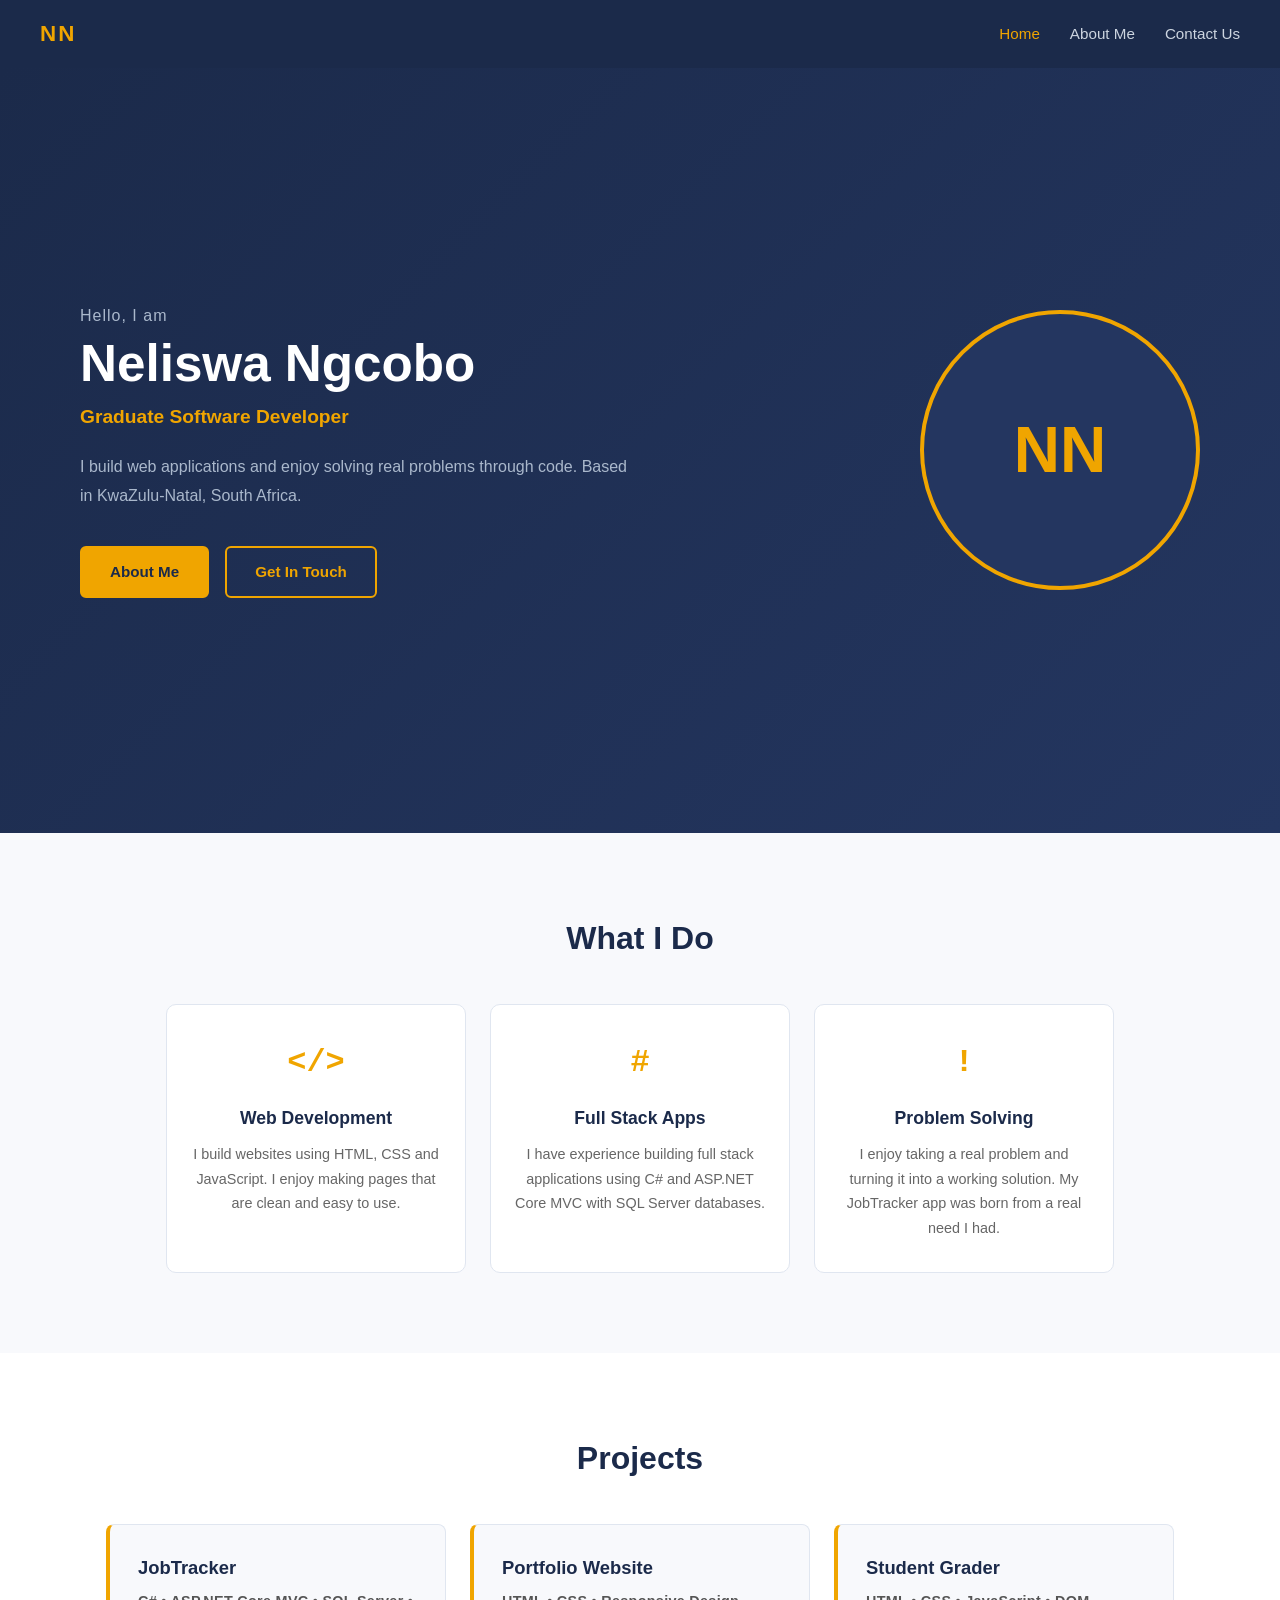
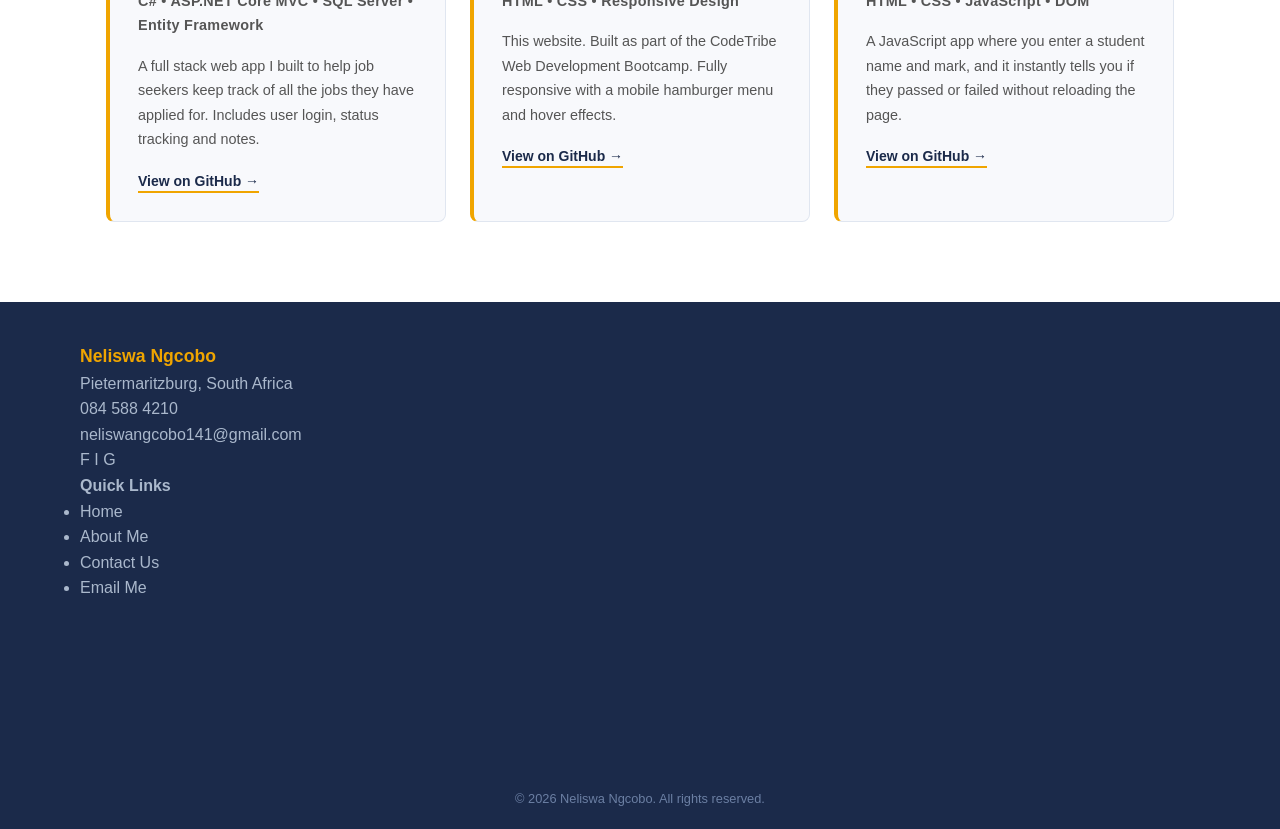
==== index.html @ 519e55d5 "Javascript Bootcamp Task 1" ====
<!DOCTYPE html>
<html lang="en">
<head>
    <meta charset="UTF-8">
    <meta name="viewport" content="width=device-width, initial-scale=1.0">
    <title>Neliswa Ngcobo | Portfolio</title>
    <link rel="stylesheet" href="style.css">
</head>
<body>

    <!-- NAVIGATION -->
    <nav class="navbar">
        <div class="nav-logo">NN</div>
        <input type="checkbox" id="nav-toggle" class="nav-toggle">
        <label for="nav-toggle" class="hamburger">
            <span></span>
            <span></span>
            <span></span>
        </label>
        <ul class="nav-links">
            <li><a href="index.html" class="active">Home</a></li>
            <li><a href="about.html">About Me</a></li>
            <li><a href="contact.html">Contact Us</a></li>
        </ul>
    </nav>

    <!-- HERO -->
    <section class="hero">
        <div class="hero-content">
            <p class="greeting">Hello, I am</p>
            <h1 class="hero-name">Neliswa Ngcobo</h1>
            <p class="hero-role">Graduate Software Developer</p>
            <p class="hero-desc">
                I build web applications and enjoy solving real problems through code.
                Based in KwaZulu-Natal, South Africa.
            </p>
            <div class="hero-buttons">
                <a href="about.html" class="btn btn-primary">About Me</a>
                <a href="contact.html" class="btn btn-outline">Get In Touch</a>
            </div>
        </div>
        <div class="hero-image">
            <div class="image-circle">
                <img src="photo.jpg" alt="Neliswa Ngcobo" onerror="this.style.display='none'; this.parentElement.querySelector('.photo-placeholder').style.display='flex'">
                <div class="photo-placeholder">NN</div>
            </div>
        </div>
    </section>

    <!-- WHAT I DO -->
    <section class="what-i-do">
        <h2 class="section-heading">What I Do</h2>
        <div class="cards">
            <div class="card">
                <div class="card-icon">&lt;/&gt;</div>
                <h3>Web Development</h3>
                <p>I build websites using HTML, CSS and JavaScript. I enjoy making pages that are clean and easy to use.</p>
            </div>
            <div class="card">
                <div class="card-icon">#</div>
                <h3>Full Stack Apps</h3>
                <p>I have experience building full stack applications using C# and ASP.NET Core MVC with SQL Server databases.</p>
            </div>
            <div class="card">
                <div class="card-icon">!</div>
                <h3>Problem Solving</h3>
                <p>I enjoy taking a real problem and turning it into a working solution. My JobTracker app was born from a real need I had.</p>
            </div>
        </div>
    </section>

    <!-- PROJECTS -->
    <section class="projects">
        <h2 class="section-heading">Projects</h2>
        <div class="project-cards">
            <div class="project-card">
                <h3>JobTracker</h3>
                <p class="project-tech">C# &bull; ASP.NET Core MVC &bull; SQL Server &bull; Entity Framework</p>
                <p>A full stack web app I built to help job seekers keep track of all the jobs they have applied for. Includes user login, status tracking and notes.</p>
                <a href="https://github.com/Neliswa084/JobTracker" target="_blank" class="project-link">View on GitHub &rarr;</a>
            </div>
            <div class="project-card">
                <h3>Portfolio Website</h3>
                <p class="project-tech">HTML &bull; CSS &bull; Responsive Design</p>
                <p>This website. Built as part of the CodeTribe Web Development Bootcamp. Fully responsive with a mobile hamburger menu and hover effects.</p>
                <a href="https://github.com/Neliswa084" target="_blank" class="project-link">View on GitHub &rarr;</a>
            </div>
            <div class="project-card">
                <h3>Student Grader</h3>
                <p class="project-tech">HTML &bull; CSS &bull; JavaScript &bull; DOM</p>
                <p>A JavaScript app where you enter a student name and mark, and it instantly tells you if they passed or failed without reloading the page.</p>
                <a href="https://github.com/Neliswa084" target="_blank" class="project-link">View on GitHub &rarr;</a>
            </div>
        </div>
    </section>

    <!-- FOOTER -->
    <footer class="footer">
        <div class="footer-grid">
            <div class="footer-col">
                <p class="footer-name">Neliswa Ngcobo</p>
                <p class="footer-address">Pietermaritzburg, South Africa</p>
                <p class="footer-phone">084 588 4210</p>
                <p class="footer-email">neliswangcobo141@gmail.com</p>
                <div class="social-icons">
                    <a href="https://www.facebook.com/neliswa.ngcobo" target="_blank" class="social-icon" title="Facebook">F</a>
                    <a href="https://www.instagram.com/neliswa_ngcobo_141" target="_blank" class="social-icon" title="Instagram">I</a>
                    <a href="https://github.com/Neliswa084" target="_blank" class="social-icon" title="GitHub">G</a>
                </div>
            </div>
            <div class="footer-col">
                <h4 class="footer-heading">Quick Links</h4>
                <ul class="footer-links">
                    <li><a href="index.html">Home</a></li>
                    <li><a href="about.html">About Me</a></li>
                    <li><a href="contact.html">Contact Us</a></li>
                    <li><a href="mailto:neliswangcobo141@gmail.com">Email Me</a></li>
                </ul>
            </div>
            <div class="footer-col">
                <iframe
                    src="https://www.google.com/maps?q=Pietermaritzburg,+KwaZulu-Natal,+South+Africa&output=embed"
                    width="100%"
                    height="180"
                    style="border:0; border-radius:6px;"
                    allowfullscreen=""
                    loading="lazy"
                    title="Pietermaritzburg Map">
                </iframe>
            </div>
        </div>
        <p class="footer-copy">&copy; 2026 Neliswa Ngcobo. All rights reserved.</p>
    </footer>

</body>
</html>
---- style.css ----
/* =========================================
   NELISWA NGCOBO - PORTFOLIO STYLESHEET
   ========================================= */

/* --- Reset and base --- */
* {
    margin: 0;
    padding: 0;
    box-sizing: border-box;
}

html {
    scroll-behavior: smooth;
}

body {
    font-family: 'Segoe UI', Tahoma, Geneva, Verdana, sans-serif;
    color: #333;
    background-color: #ffffff;
    line-height: 1.6;
}

a {
    text-decoration: none;
    color: inherit;
}

/* =========================================
   NAVIGATION
   ========================================= */

.navbar {
    display: flex;
    align-items: center;
    justify-content: space-between;
    padding: 16px 40px;
    background-color: #1b2a4a;
    position: sticky;
    top: 0;
    z-index: 100;
}

.nav-logo {
    font-size: 1.4rem;
    font-weight: 700;
    color: #f0a500;
    letter-spacing: 2px;
}

.nav-links {
    list-style: none;
    display: flex;
    gap: 30px;
}

.nav-links a {
    color: #cdd5e0;
    font-size: 0.95rem;
    transition: color 0.2s;
}

.nav-links a:hover,
.nav-links a.active {
    color: #f0a500;
}

/* --- Hamburger menu (mobile) --- */
.nav-toggle {
    display: none;
}

.hamburger {
    display: none;
    flex-direction: column;
    cursor: pointer;
    gap: 5px;
}

.hamburger span {
    display: block;
    width: 25px;
    height: 2px;
    background-color: #cdd5e0;
    transition: all 0.3s;
}

/* =========================================
   BUTTONS
   ========================================= */

.btn {
    display: inline-block;
    padding: 12px 28px;
    border-radius: 6px;
    font-size: 0.95rem;
    font-weight: 600;
    cursor: pointer;
    transition: all 0.2s ease;
}

.btn-primary {
    background-color: #f0a500;
    color: #1b2a4a;
    border: 2px solid #f0a500;
}

.btn-primary:hover {
    background-color: #d4920a;
    border-color: #d4920a;
}

.btn-outline {
    background-color: transparent;
    color: #f0a500;
    border: 2px solid #f0a500;
}

.btn-outline:hover {
    background-color: #f0a500;
    color: #1b2a4a;
}

.full-width {
    width: 100%;
    text-align: center;
}

/* =========================================
   HERO SECTION
   ========================================= */

.hero {
    display: flex;
    align-items: center;
    justify-content: space-between;
    padding: 80px 80px;
    background: linear-gradient(135deg, #1b2a4a 0%, #243660 100%);
    color: white;
    min-height: 85vh;
    gap: 40px;
}

.hero-content {
    flex: 1;
    max-width: 560px;
}

.greeting {
    font-size: 1rem;
    color: #aab8cc;
    letter-spacing: 1px;
    margin-bottom: 8px;
}

.hero-name {
    font-size: 3.2rem;
    font-weight: 700;
    color: #ffffff;
    line-height: 1.1;
    margin-bottom: 10px;
}

.hero-role {
    font-size: 1.2rem;
    color: #f0a500;
    font-weight: 600;
    margin-bottom: 20px;
}

.hero-desc {
    font-size: 1rem;
    color: #aab8cc;
    margin-bottom: 35px;
    line-height: 1.8;
}

.hero-buttons {
    display: flex;
    gap: 16px;
    flex-wrap: wrap;
}

/* Hero image circle */
.hero-image {
    flex-shrink: 0;
}

.image-circle {
    width: 280px;
    height: 280px;
    border-radius: 50%;
    border: 4px solid #f0a500;
    overflow: hidden;
    display: flex;
    align-items: center;
    justify-content: center;
    background-color: #243660;
    position: relative;
}

.image-circle img {
    width: 100%;
    height: 100%;
    object-fit: cover;
}

.photo-placeholder {
    font-size: 4rem;
    font-weight: 700;
    color: #f0a500;
    display: flex;
    align-items: center;
    justify-content: center;
    width: 100%;
    height: 100%;
}

.image-circle.large {
    width: 320px;
    height: 320px;
}

/* =========================================
   WHAT I DO SECTION
   ========================================= */

.what-i-do {
    padding: 80px 80px;
    background-color: #f8f9fc;
}

.section-heading {
    font-size: 2rem;
    font-weight: 700;
    color: #1b2a4a;
    margin-bottom: 40px;
    text-align: center;
}

.cards {
    display: flex;
    gap: 24px;
    flex-wrap: wrap;
    justify-content: center;
}

.card {
    background-color: #ffffff;
    border: 1px solid #e0e6f0;
    border-radius: 10px;
    padding: 32px 24px;
    flex: 1;
    min-width: 220px;
    max-width: 300px;
    text-align: center;
    transition: transform 0.2s, box-shadow 0.2s;
}

.card:hover {
    transform: translateY(-5px);
    box-shadow: 0 10px 30px rgba(27, 42, 74, 0.1);
}

.card-icon {
    font-size: 2rem;
    font-weight: 900;
    color: #f0a500;
    margin-bottom: 16px;
    font-family: monospace;
}

.card h3 {
    font-size: 1.1rem;
    color: #1b2a4a;
    margin-bottom: 10px;
}

.card p {
    font-size: 0.9rem;
    color: #666;
    line-height: 1.7;
}

/* =========================================
   PROJECTS SECTION
   ========================================= */

.projects {
    padding: 80px 80px;
    background-color: #ffffff;
}

.project-cards {
    display: flex;
    gap: 24px;
    flex-wrap: wrap;
    justify-content: center;
}

.project-card {
    background-color: #f8f9fc;
    border: 1px solid #e0e6f0;
    border-left: 4px solid #f0a500;
    border-radius: 8px;
    padding: 28px;
    flex: 1;
    min-width: 260px;
    max-width: 340px;
    transition: box-shadow 0.2s;
}

.project-card:hover {
    box-shadow: 0 6px 20px rgba(27, 42, 74, 0.1);
}

.project-card h3 {
    font-size: 1.15rem;
    color: #1b2a4a;
    margin-bottom: 6px;
}

.project-tech {
    font-size: 0.78rem;
    color: #f0a500;
    font-weight: 600;
    margin-bottom: 12px;
    letter-spacing: 0.3px;
}

.project-card p {
    font-size: 0.9rem;
    color: #555;
    line-height: 1.7;
    margin-bottom: 16px;
}

.project-link {
    color: #1b2a4a;
    font-size: 0.875rem;
    font-weight: 600;
    border-bottom: 2px solid #f0a500;
    padding-bottom: 2px;
    transition: color 0.2s;
}

.project-link:hover {
    color: #f0a500;
}

/* =========================================
   PAGE HEADER (About + Contact pages)
   ========================================= */

.page-header {
    background: linear-gradient(135deg, #1b2a4a 0%, #243660 100%);
    color: white;
    text-align: center;
    padding: 60px 40px;
}

.page-header h1 {
    font-size: 2.5rem;
    font-weight: 700;
    margin-bottom: 10px;
}

.page-header p {
    color: #aab8cc;
    font-size: 1rem;
}

/* =========================================
   ABOUT PAGE
   ========================================= */

.about-section {
    padding: 80px 80px;
}

.about-grid {
    display: flex;
    gap: 60px;
    align-items: flex-start;
    flex-wrap: wrap;
}

.about-text h2 {
    font-size: 1.8rem;
    color: #1b2a4a;
    margin-bottom: 20px;
}

.about-text p {
    color: #555;
    line-height: 1.9;
    margin-bottom: 16px;
}

/* Skills Section */
.skills-section {
    padding: 60px 80px;
    background-color: #f8f9fc;
}

.skills-grid {
    display: flex;
    gap: 40px;
    flex-wrap: wrap;
    justify-content: center;
}

.skill-group {
    flex: 1;
    min-width: 200px;
    max-width: 280px;
}

.skill-group h4 {
    font-size: 1rem;
    color: #f0a500;
    font-weight: 700;
    margin-bottom: 14px;
    border-bottom: 2px solid #e0e6f0;
    padding-bottom: 8px;
}

.skill-list {
    list-style: none;
    padding: 0;
}

.skill-list li {
    font-size: 0.9rem;
    color: #555;
    padding: 6px 0;
    border-bottom: 1px solid #f0f2f7;
}

.skill-list li::before {
    content: "→ ";
    color: #f0a500;
    font-weight: 700;
}

/* Looking for section */
.looking-for {
    padding: 60px 80px;
    background-color: #1b2a4a;
}

.looking-content {
    max-width: 700px;
    margin: 0 auto;
    text-align: center;
}

.looking-content h2 {
    font-size: 1.8rem;
    color: #f0a500;
    margin-bottom: 20px;
}

.looking-content p {
    color: #aab8cc;
    line-height: 1.9;
    font-size: 1rem;
}

/* =========================================
   CONTACT PAGE
   ========================================= */

.contact-section {
    padding: 80px 80px;
}

.contact-grid {
    display: flex;
    gap: 60px;
    flex-wrap: wrap;
}

.contact-info {
    flex: 1;
    min-width: 250px;
}

.contact-info h3 {
    font-size: 1.4rem;
    color: #1b2a4a;
    margin-bottom: 16px;
}

.contact-info > p {
    color: #666;
    line-height: 1.8;
    margin-bottom: 30px;
}

.contact-item {
    margin-bottom: 20px;
}

.contact-item strong {
    display: block;
    font-size: 0.8rem;
    color: #f0a500;
    text-transform: uppercase;
    letter-spacing: 1px;
    margin-bottom: 4px;
}

.contact-item a,
.contact-item span {
    color: #333;
    font-size: 0.95rem;
}

.contact-item a:hover {
    color: #f0a500;
}

/* Contact form */
.contact-form-wrapper {
    flex: 1;
    min-width: 280px;
}

.contact-form {
    background-color: #f8f9fc;
    padding: 36px;
    border-radius: 10px;
    border: 1px solid #e0e6f0;
}

.form-group {
    margin-bottom: 20px;
}

.form-group label {
    display: block;
    font-size: 0.875rem;
    font-weight: 600;
    color: #1b2a4a;
    margin-bottom: 6px;
}

.form-group input,
.form-group textarea {
    width: 100%;
    padding: 10px 14px;
    border: 1px solid #d0d8e8;
    border-radius: 6px;
    font-size: 0.9rem;
    font-family: inherit;
    color: #333;
    transition: border-color 0.2s;
}

.form-group input:focus,
.form-group textarea:focus {
    outline: none;
    border-color: #f0a500;
}

.form-success {
    text-align: center;
    color: #2e7d32;
    font-weight: 600;
    margin-top: 14px;
    padding: 10px;
    background-color: #e8f5e9;
    border-radius: 6px;
}

/* =========================================
   FOOTER
   ========================================= */

.footer {
    background-color: #1b2a4a;
    color: #aab8cc;
    padding: 40px 80px 20px;
}

.footer-top {
    display: flex;
    justify-content: space-between;
    align-items: center;
    flex-wrap: wrap;
    gap: 20px;
    margin-bottom: 24px;
    padding-bottom: 24px;
    border-bottom: 1px solid #2d4170;
}

.footer-name {
    font-size: 1.1rem;
    font-weight: 700;
    color: #f0a500;
}

.social-links {
    display: flex;
    gap: 20px;
}

.social-links a {
    color: #aab8cc;
    font-size: 0.9rem;
    transition: color 0.2s;
}

.social-links a:hover {
    color: #f0a500;
}

.footer-copy {
    text-align: center;
    font-size: 0.8rem;
    color: #6b7fa3;
}

/* =========================================
   RESPONSIVE - MEDIA QUERIES
   ========================================= */

@media (max-width: 900px) {

    .hero {
        flex-direction: column;
        padding: 60px 40px;
        text-align: center;
        min-height: auto;
    }

    .hero-name {
        font-size: 2.4rem;
    }

    .hero-buttons {
        justify-content: center;
    }

    .image-circle {
        width: 220px;
        height: 220px;
    }

    .what-i-do,
    .projects,
    .about-section,
    .skills-section,
    .looking-for,
    .contact-section {
        padding: 60px 40px;
    }

    .about-grid {
        flex-direction: column;
        align-items: center;
        text-align: center;
    }

    .footer {
        padding: 40px 40px 20px;
    }

    .footer-top {
        flex-direction: column;
        text-align: center;
    }
}

@media (max-width: 600px) {

    /* Show hamburger on mobile */
    .hamburger {
        display: flex;
    }

    .nav-links {
        display: none;
        flex-direction: column;
        position: absolute;
        top: 60px;
        left: 0;
        right: 0;
        background-color: #1b2a4a;
        padding: 20px 40px;
        gap: 16px;
        border-top: 1px solid #2d4170;
    }

    .nav-toggle:checked ~ .nav-links {
        display: flex;
    }

    .navbar {
        padding: 16px 24px;
        flex-wrap: wrap;
        position: relative;
    }

    .hero {
        padding: 50px 24px;
    }

    .hero-name {
        font-size: 2rem;
    }

    .what-i-do,
    .projects,
    .about-section,
    .skills-section,
    .looking-for,
    .contact-section {
        padding: 50px 24px;
    }

    .footer {
        padding: 30px 24px 16px;
    }

    .contact-form {
        padding: 24px;
    }
}
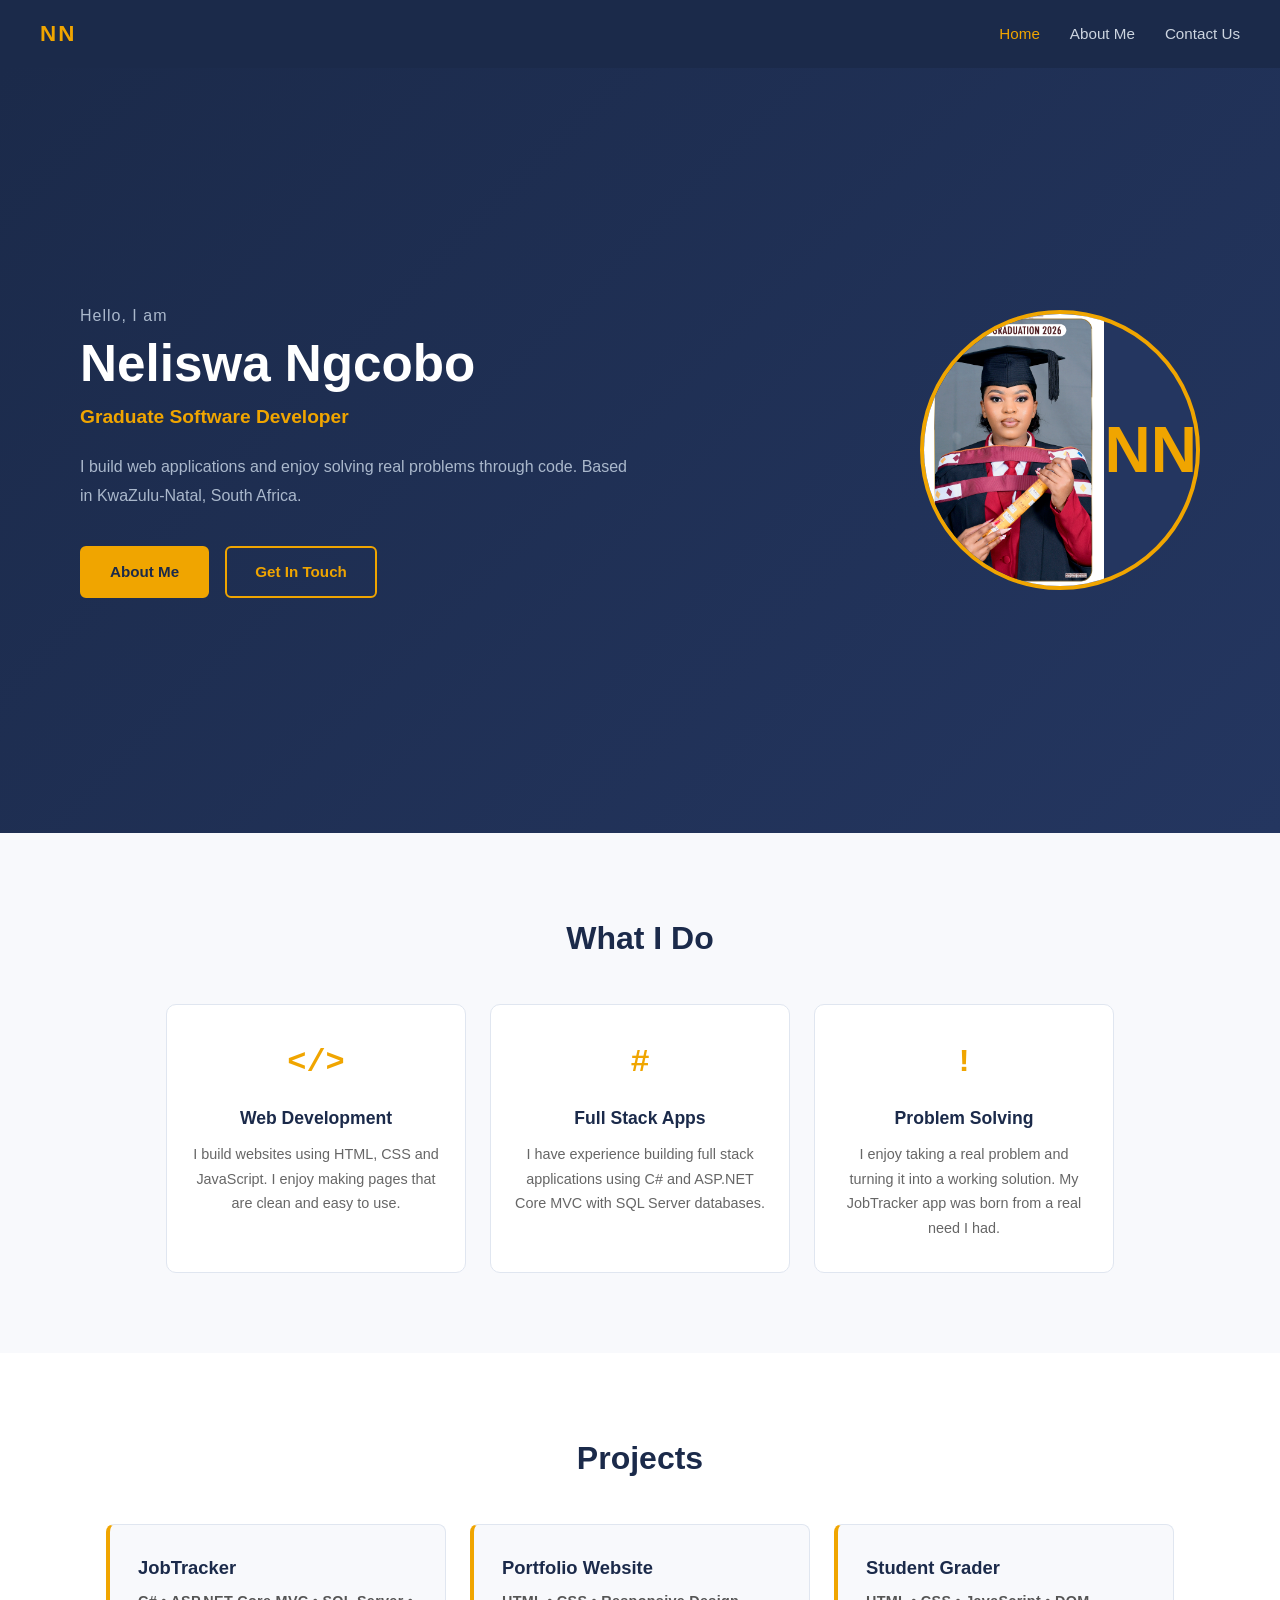
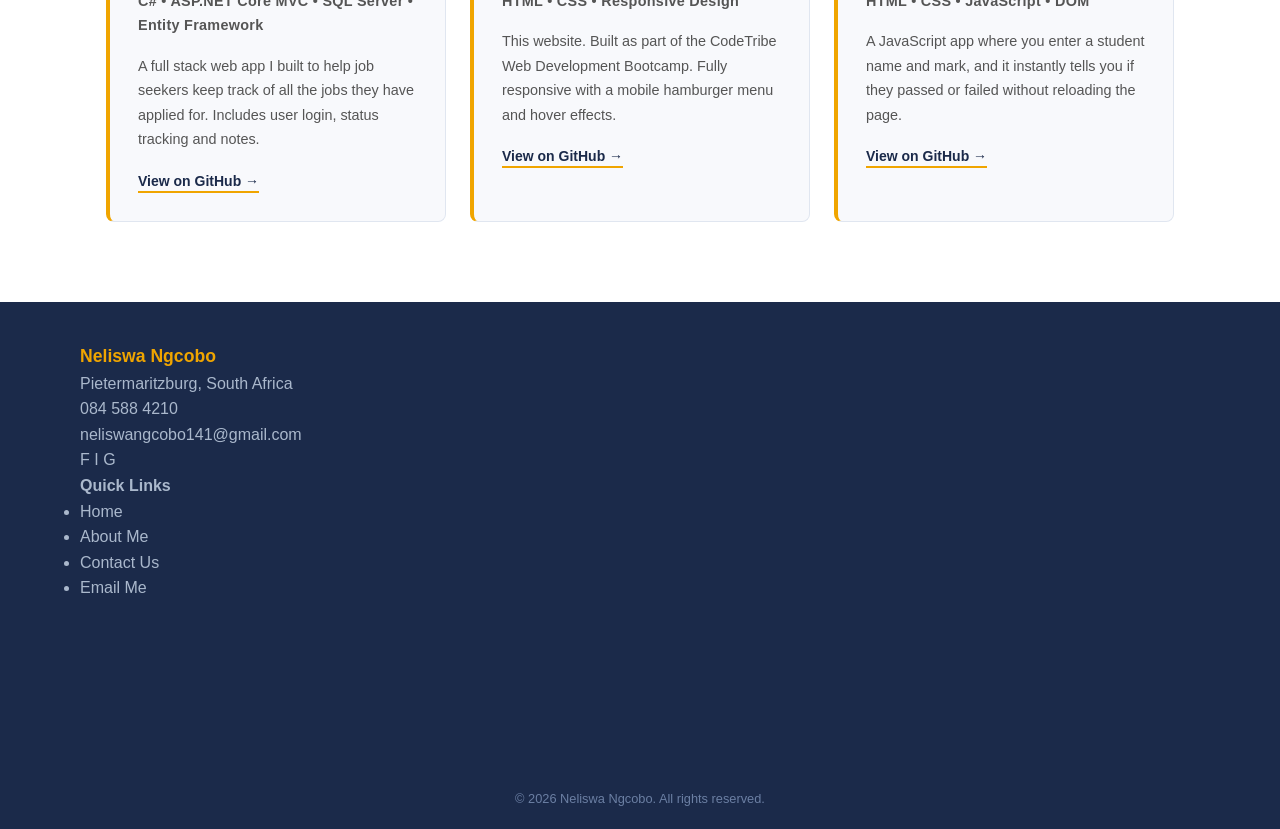
==== commit 1785487a: "fix the photo" ====
--- a/index.html
+++ b/index.html
@@ -41,9 +41,9 @@
         </div>
         <div class="hero-image">
             <div class="image-circle">
-                <img src="photo.jpg" alt="Neliswa Ngcobo" onerror="this.style.display='none'; this.parentElement.querySelector('.photo-placeholder').style.display='flex'">
-                <div class="photo-placeholder">NN</div>
-            </div>
+    <img src="photo.jpeg" alt="Neliswa Ngcobo">
+    <div class="photo-placeholder">NN</div>
+</div>
         </div>
     </section>
 
--- a/style.css
+++ b/style.css
@@ -202,6 +202,7 @@
     width: 100%;
     height: 100%;
     object-fit: cover;
+    display: block;
 }
 
 .photo-placeholder {
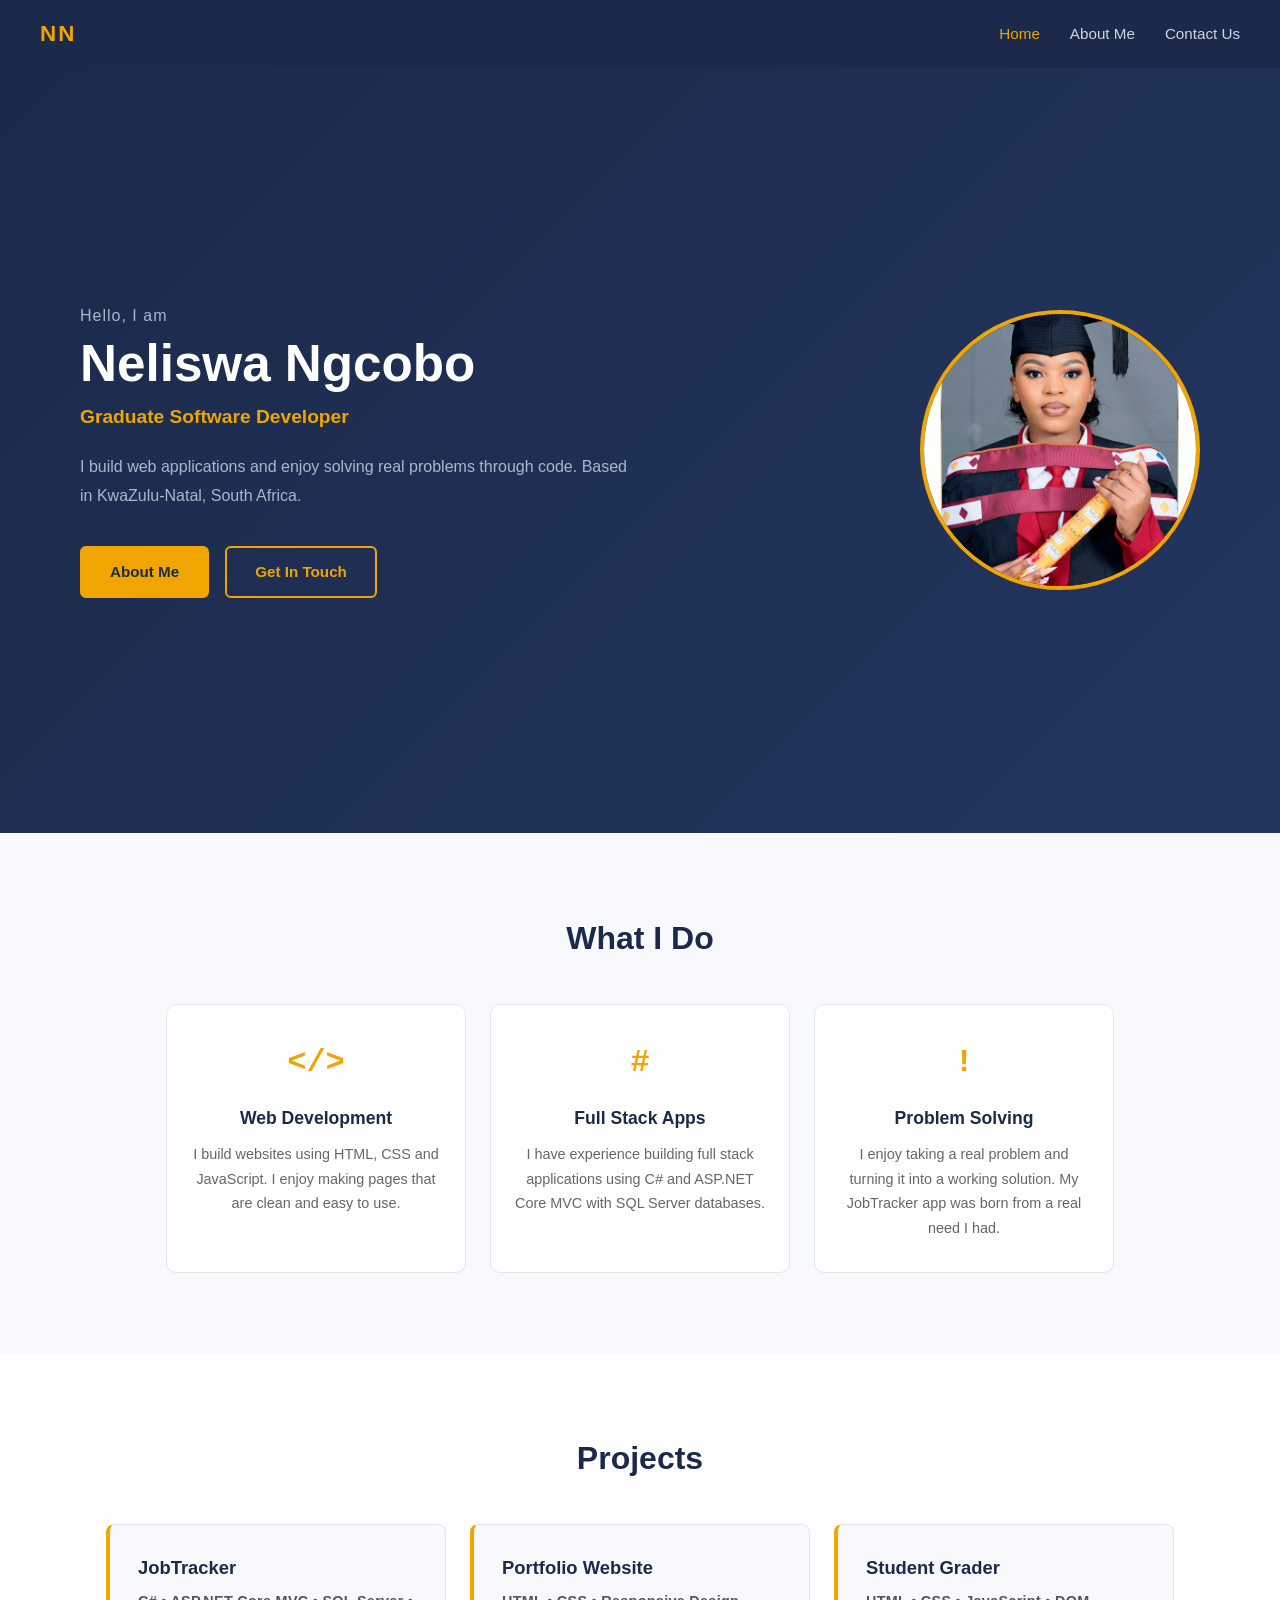
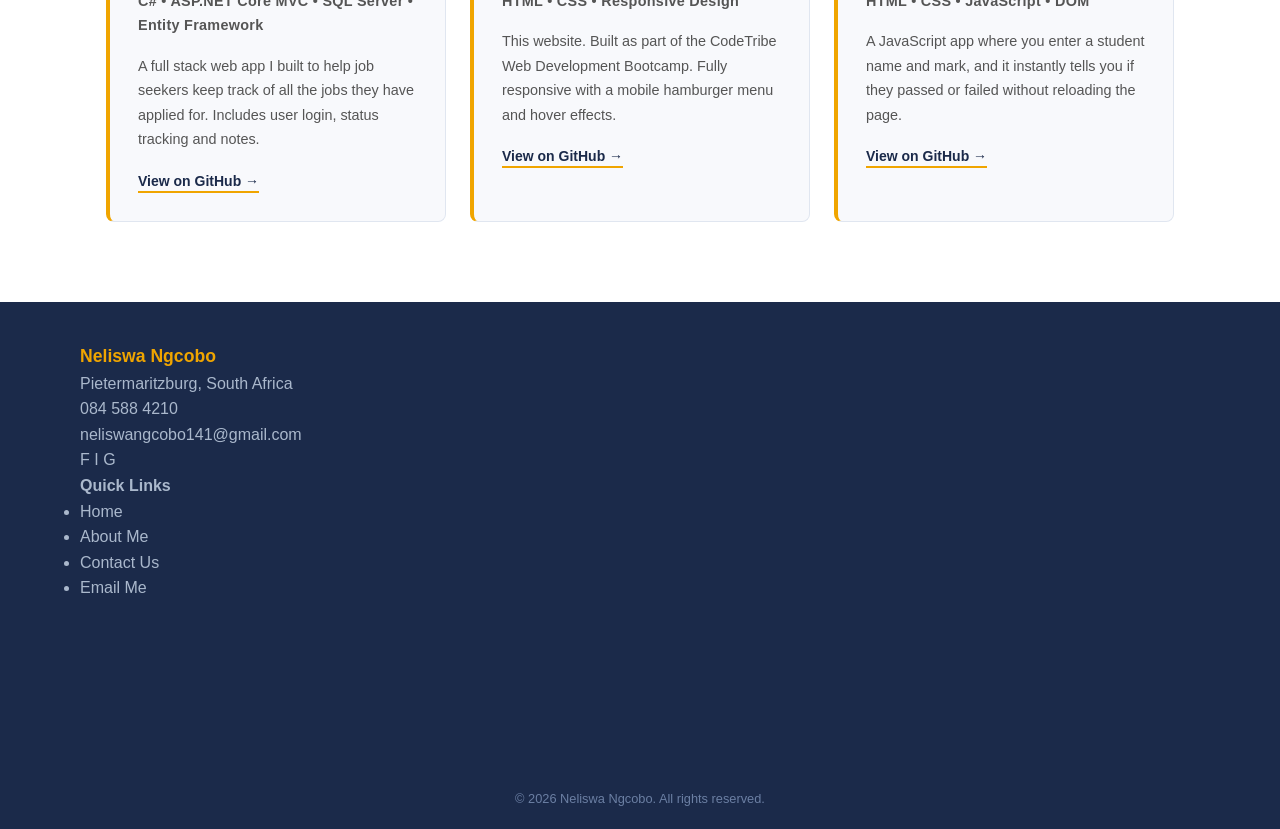
==== commit 38bccfce: "Photo placement" ====
--- a/index.html
+++ b/index.html
@@ -42,7 +42,6 @@
         <div class="hero-image">
             <div class="image-circle">
     <img src="photo.jpeg" alt="Neliswa Ngcobo">
-    <div class="photo-placeholder">NN</div>
 </div>
         </div>
     </section>
